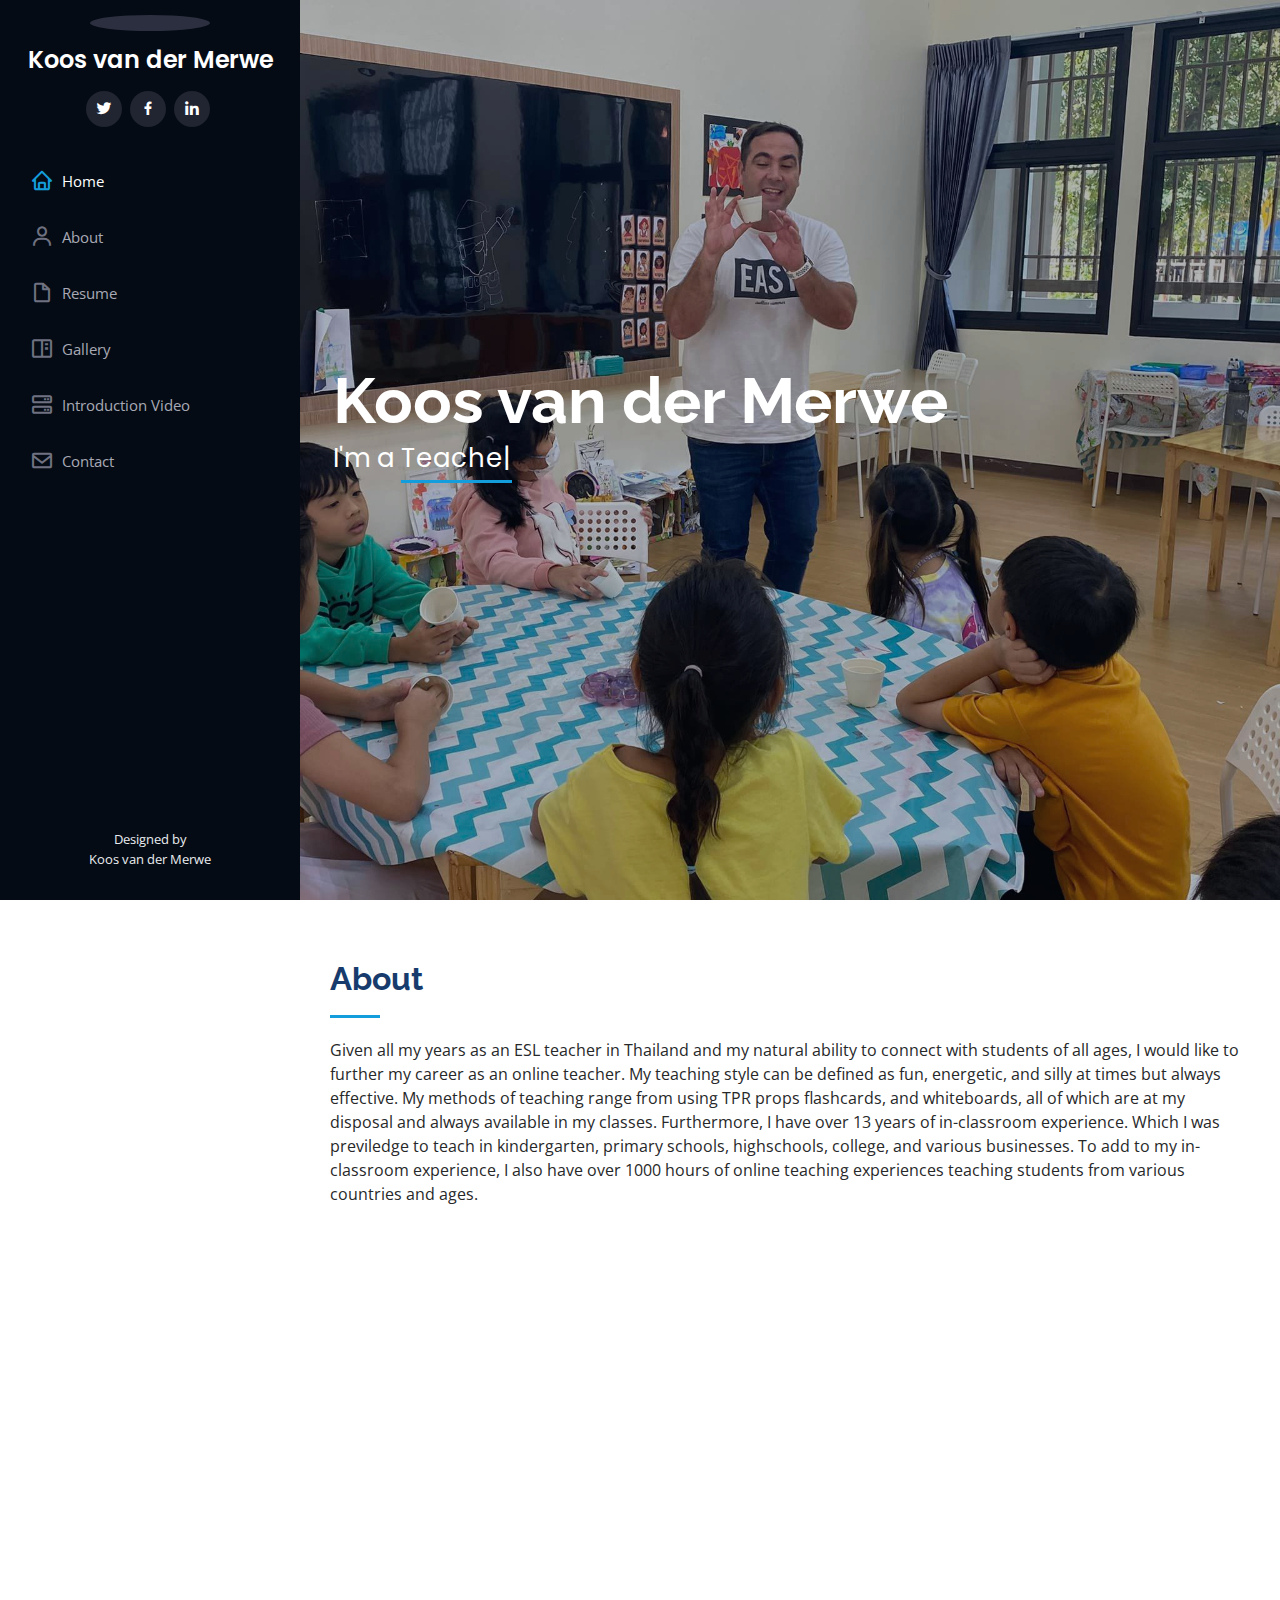
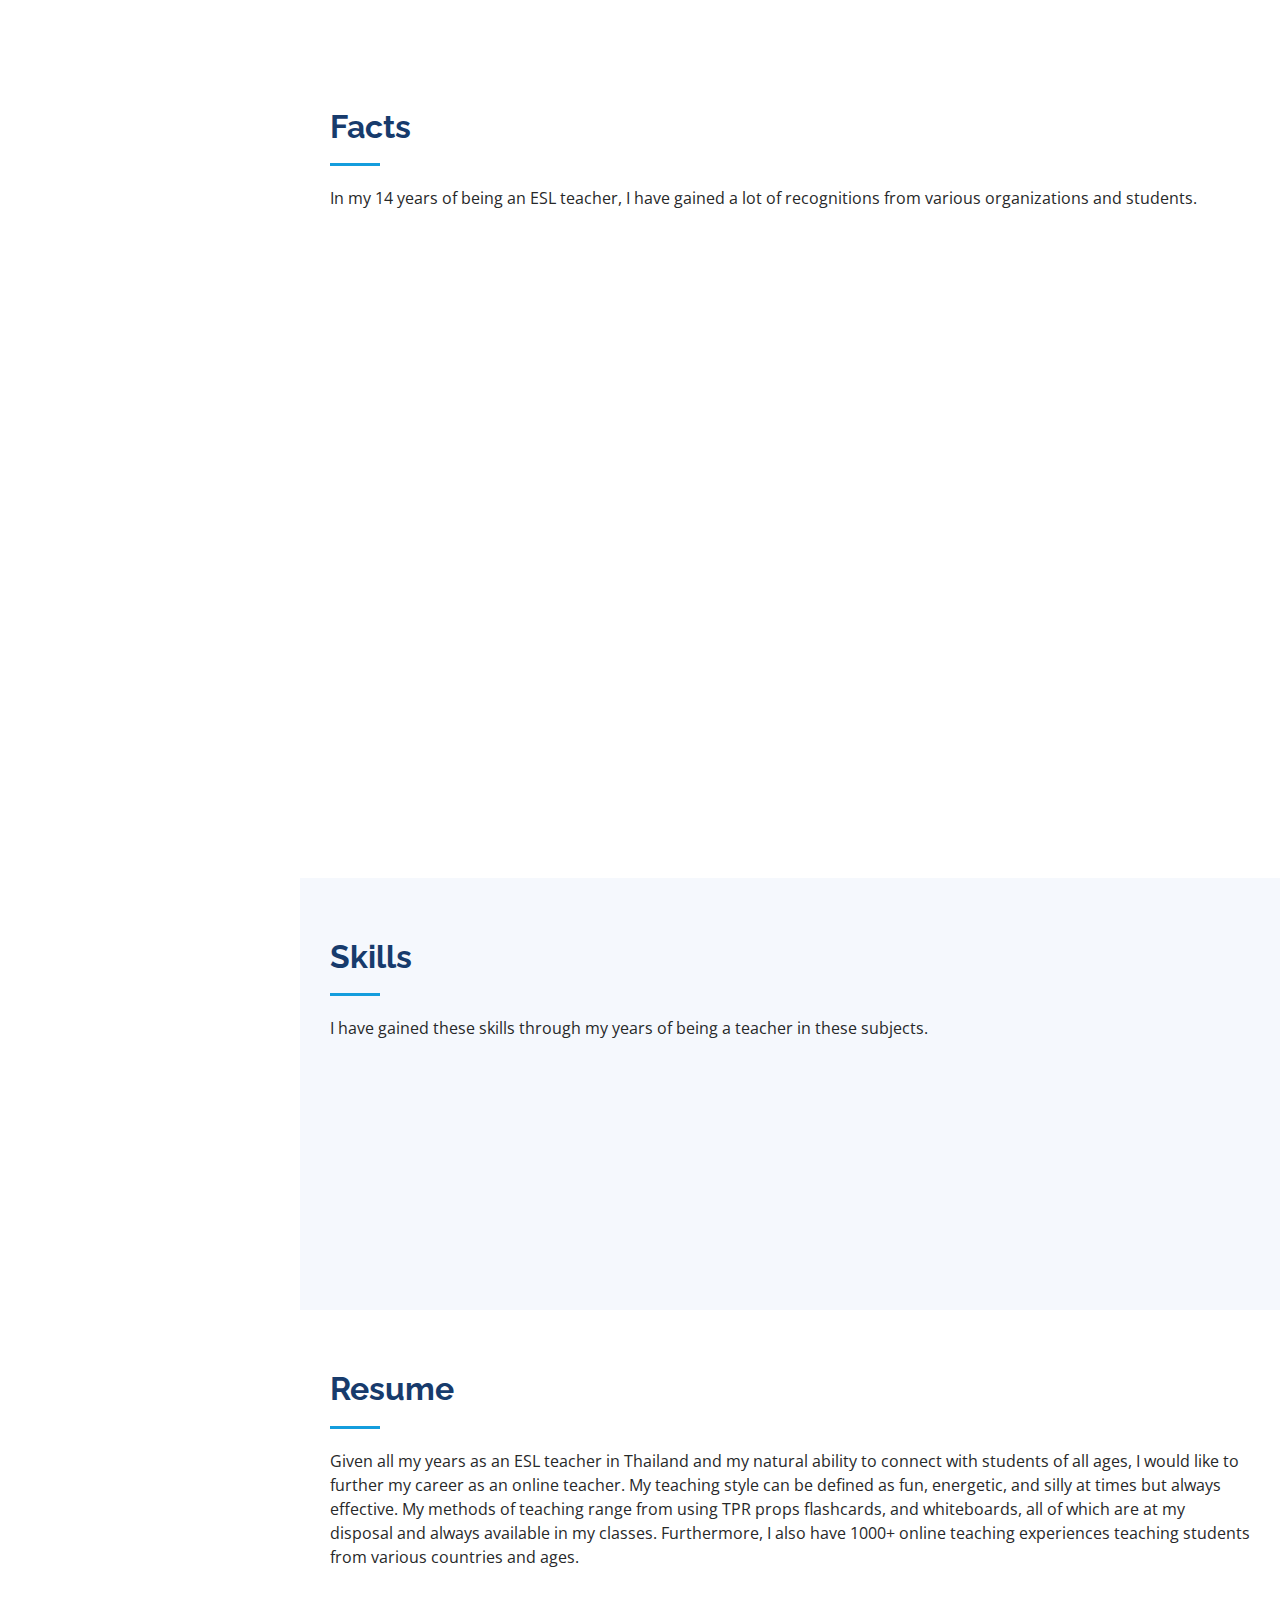
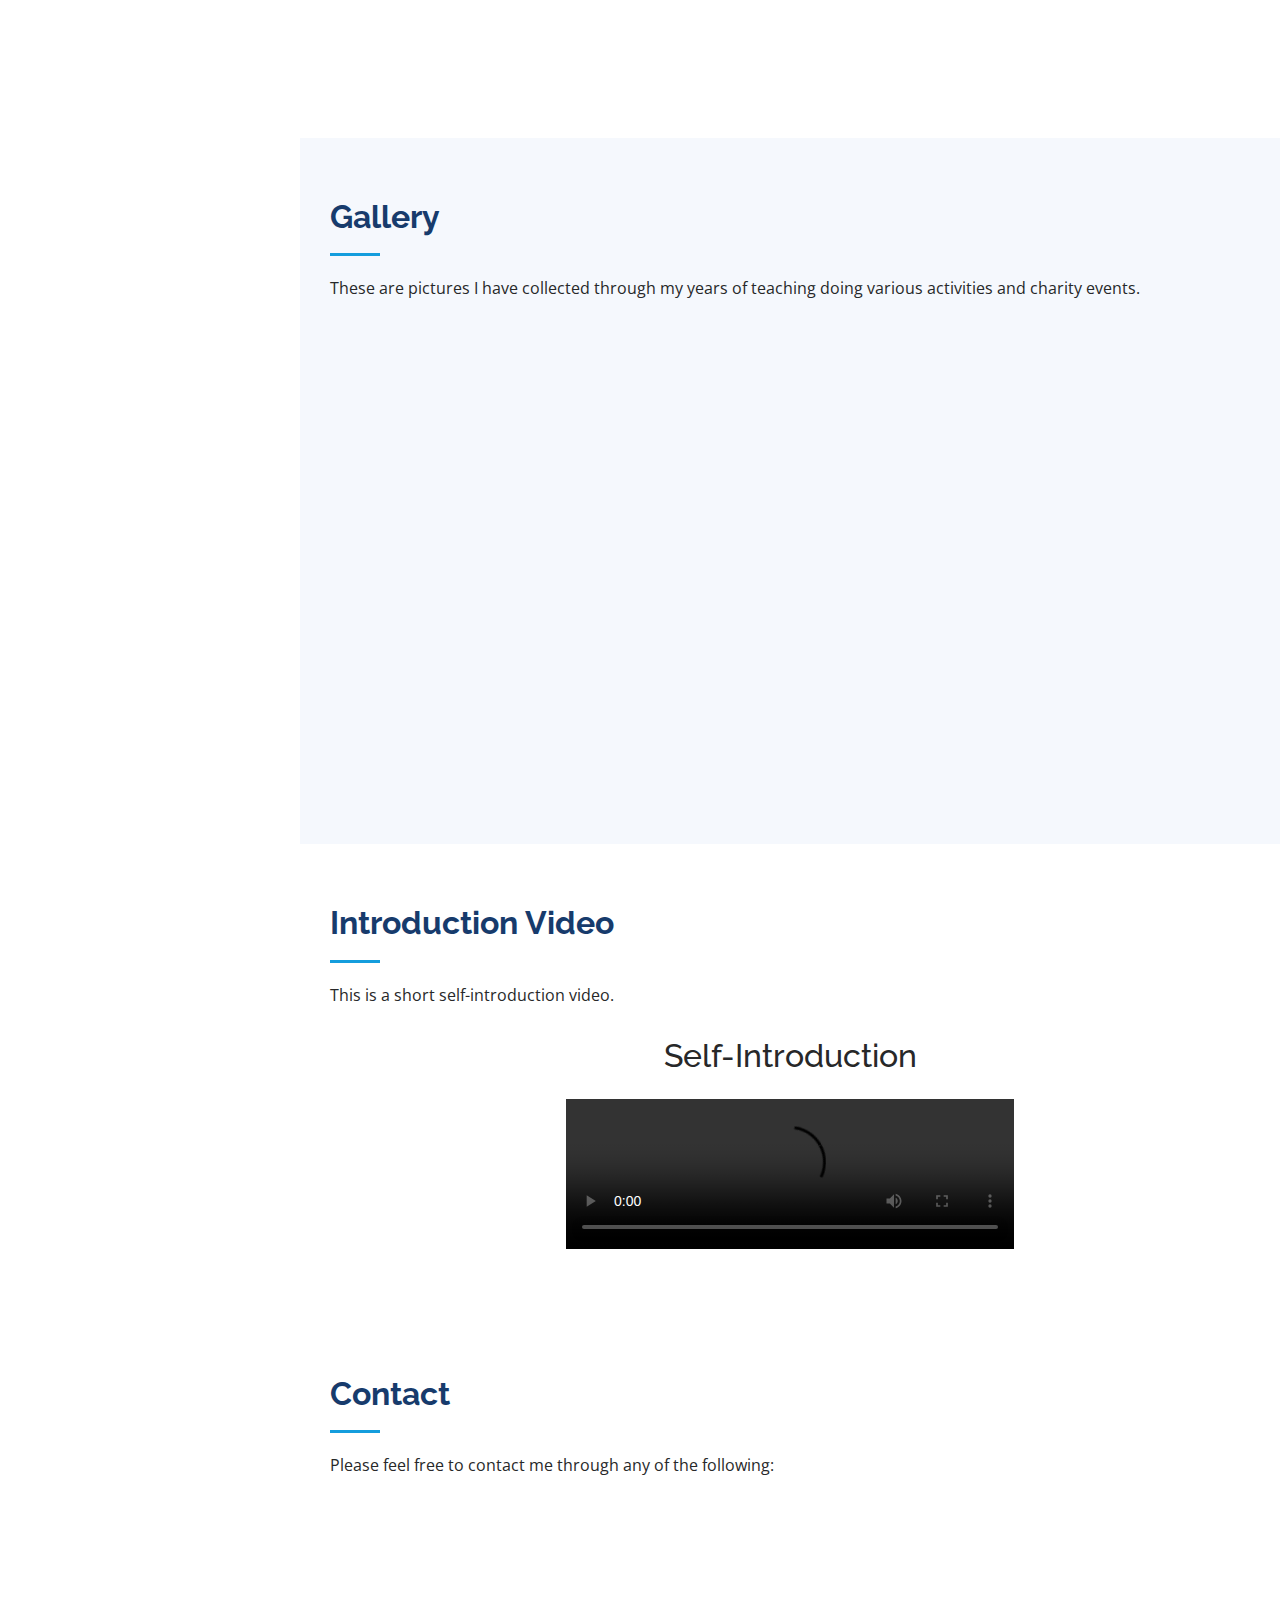
==== index.html @ a255d15a "first commit" ====
<!DOCTYPE html>
<html lang="en">

<head>
  <meta charset="utf-8">
  <meta content="width=device-width, initial-scale=1.0" name="viewport">

  <title>Personal Website</title>
  <meta content="" name="description">
  <meta content="" name="keywords">

  <!-- Favicons -->
  <link href="assets/img/favicon.png" rel="icon">
  <link href="assets/img/apple-touch-icon.png" rel="apple-touch-icon">

  <!-- Google Fonts -->
  <link href="https://fonts.googleapis.com/css?family=Open+Sans:300,300i,400,400i,600,600i,700,700i|Raleway:300,300i,400,400i,500,500i,600,600i,700,700i|Poppins:300,300i,400,400i,500,500i,600,600i,700,700i" rel="stylesheet">

  <!-- Vendor CSS Files -->
  <link href="assets/vendor/aos/aos.css" rel="stylesheet">
  <link href="assets/vendor/bootstrap/css/bootstrap.min.css" rel="stylesheet">
  <link href="assets/vendor/bootstrap-icons/bootstrap-icons.css" rel="stylesheet">
  <link href="assets/vendor/boxicons/css/boxicons.min.css" rel="stylesheet">
  <link href="assets/vendor/glightbox/css/glightbox.min.css" rel="stylesheet">
  <link href="assets/vendor/swiper/swiper-bundle.min.css" rel="stylesheet">

  <!-- Template Main CSS File -->
  <link href="assets/css/style.css" rel="stylesheet">

  <!-- =======================================================
  * Template Name: iPortfolio
  * Updated: Sep 18 2023 with Bootstrap v5.3.2
  * Template URL: https://bootstrapmade.com/iportfolio-bootstrap-portfolio-websites-template/
  * Author: BootstrapMade.com
  * License: https://bootstrapmade.com/license/
  ======================================================== -->
</head>

<body>

  <!-- ======= Mobile nav toggle button ======= -->
  <i class="bi bi-list mobile-nav-toggle d-xl-none"></i>

  <!-- ======= Header ======= -->
  <header id="header">
    <div class="d-flex flex-column">

      <div class="profile">
        <img src="..//iPortfolio/pictures/school5.jpg" alt="" class="img-fluid rounded-circle">
        <h1 class="text-light"><a href="index.html">Koos van der Merwe</a></h1>
        <div class="social-links mt-3 text-center">
          <a href="https://twitter.com/KoosvdMerwe1985" class="twitter"><i class="bx bxl-twitter"></i></a>
          <a href="https://www.facebook.com/koos.merwe" class="facebook"><i class="bx bxl-facebook"></i></a>
          <a href="https://www.linkedin.com/in/koos-van-der-merwe-1bb5b4207/" class="linkedin"><i class="bx bxl-linkedin"></i></a>
        </div>
      </div>

      <nav id="navbar" class="nav-menu navbar">
        <ul>
          <li><a href="#hero" class="nav-link scrollto active"><i class="bx bx-home"></i> <span>Home</span></a></li>
          <li><a href="#about" class="nav-link scrollto"><i class="bx bx-user"></i> <span>About</span></a></li>
          <li><a href="#resume" class="nav-link scrollto"><i class="bx bx-file-blank"></i> <span>Resume</span></a></li>
          <li><a href="#gallery" class="nav-link scrollto"><i class="bx bx-book-content"></i> <span>Gallery</span></a></li>
          <li><a href="#video" class="nav-link scrollto"><i class="bx bx-server"></i> <span>Introduction Video</span></a></li>
          <li><a href="#contact" class="nav-link scrollto"><i class="bx bx-envelope"></i> <span>Contact</span></a></li>
        </ul>
      </nav><!-- .nav-menu -->
    </div>
  </header><!-- End Header -->

  <!-- ======= Hero Section ======= -->
  <section id="hero" class="d-flex flex-column justify-content-center align-items-center">
    <div class="hero-container" data-aos="fade-in">
      <h1>Koos van der Merwe</h1>
      <p>I'm a <span class="typed" data-typed-items="Teacher, Role-Model, Motivator, ESL Instructor, IELTS Trainer"></span></p>
    </div>
  </section><!-- End Hero -->

  <main id="main">

    <!-- ======= About Section ======= -->
    <section id="about" class="about">
      <div class="container">

        <div class="section-title">
          <h2>About</h2>
          <p>Given all my years as an ESL teacher in Thailand and my natural ability to connect with students of all ages, I would like to further my career as an online teacher.

            My teaching style can be defined as fun, energetic, and silly at times but always effective. My methods of teaching range from using TPR props flashcards, and whiteboards, all of which are at my disposal and always available in my classes.
            
            Furthermore, I have over 13 years of in-classroom experience. Which I was previledge to teach in kindergarten, primary schools, highschools, college, and various businesses.
            
            To add to my in-classroom experience, I also have over 1000 hours of online teaching experiences teaching students from various countries and ages.</p>
        </div>

        <div class="row">
          <div class="col-lg-4" data-aos="fade-right">
            <img src="..//iPortfolio/pictures/Koos.jpg" class="img-fluid" alt="">
          </div>
          <div class="col-lg-8 pt-4 pt-lg-0 content" data-aos="fade-left">
            <h3>ESL Teacher</h3>
            <p class="fst-italic">
              I have more than 1000 hours of online teaching experience as well as over 13 years of in-classroom experience.
            </p>
            <div class="row">
              <div class="col-lg-6">
                <ul>
                  <li><i class="bi bi-chevron-right"></i> <strong>Birthday:</strong> <span>26 April 1985</span></li>
                  <li><i class="bi bi-chevron-right"></i> <strong>Website:</strong> <span>www.example.com</span></li>
                  <li><i class="bi bi-chevron-right"></i> <strong>Phone:</strong> <span>+66 61 2055252</span></li>
                  <li><i class="bi bi-chevron-right"></i> <strong>City:</strong> <span>Khon Kaen, Thailand</span></li>
                </ul>
              </div>
              <div class="col-lg-6">
                <ul>
                  <li><i class="bi bi-chevron-right"></i> <strong>Age:</strong> <span>38</span></li>
                  <li><i class="bi bi-chevron-right"></i> <strong>Degree:</strong> <span>Bachelors Degree</span></li>
                  <li><i class="bi bi-chevron-right"></i> <strong>Email:</strong> <span>koos1985@gmail.com</span></li>
                  <li><i class="bi bi-chevron-right"></i> <strong>Skype:</strong> <span>koosvanderm</span></li>
                </ul>
              </div>
            </div>
            <p>
              I'm a very driven person that believes that

being an educator is much more than

focusing on someone's education.

I believe in building a long lasting relationship with my pupils, rather than just being their teacher.
            </p>
          </div>
        </div>

      </div>
    </section><!-- End About Section -->

    <!-- ======= Facts Section ======= -->
    <section id="facts" class="facts">
      <div class="container">

        <div class="section-title">
          <h2>Facts</h2>
          <p>In my 14 years of being an ESL teacher, I have gained a lot of recognitions from various organizations and students.</p>
        </div>

        <div class="row no-gutters">

          <div class="col-lg-3 col-md-6 d-md-flex align-items-md-stretch" data-aos="fade-up">
            <div class="count-box">
              <i class="bi bi-buildings"></i>
              <span data-purecounter-start="0" data-purecounter-end="1000" data-purecounter-duration="1" class="purecounter"></span>
              <p><strong>Hours of Corporate English</strong> Teaching Business English in Various Companies</p>
            </div>
          </div>

          <div class="col-lg-3 col-md-6 d-md-flex align-items-md-stretch" data-aos="fade-up" data-aos-delay="100">
            <div class="count-box">
              <i class="bi bi-tencent-qq"></i>
              <span data-purecounter-start="0" data-purecounter-end="5" data-purecounter-duration="1" class="purecounter"></span>
              <p><strong>Years at Primary Schools</strong><br> Teaching Primary School Students various subjects such as Math and English</p>
            </div>
          </div>

          <div class="col-lg-3 col-md-6 d-md-flex align-items-md-stretch" data-aos="fade-up" data-aos-delay="100">
            <div class="count-box">
              <i class="bi bi-easel"></i>
              <span data-purecounter-start="0" data-purecounter-end="4" data-purecounter-duration="1" class="purecounter"></span>
              <p><strong>Years at High Schools</strong><br> Teaching High School Students English</p>
            </div>
          </div>

          <div class="col-lg-3 col-md-6 d-md-flex align-items-md-stretch" data-aos="fade-up" data-aos-delay="200">
            <div class="count-box">
              <i class="bi bi-globe-americas"></i>
              <span data-purecounter-start="0" data-purecounter-end="2150" data-purecounter-duration="1" class="purecounter"></span>
              <p><strong>Hours Of Online Teaching</strong> Teaching students from various ages groups as well as different countries</p>
            </div>
          </div>

          <div class="col-lg-3 col-md-6 d-md-flex align-items-md-stretch" data-aos="fade-up" data-aos-delay="300">
            <div class="count-box">
              <i class="bi bi-award-fill"></i>
              <span data-purecounter-start="0" data-purecounter-end="2" data-purecounter-duration="1" class="purecounter"></span>
              <p><strong>Awards</strong><br> Best Teacher Awarded by the Royal Family of Thailand, 2014</p>
            </div>
          </div>

        </div>

      </div>
    </section><!-- End Facts Section -->

    <!-- ======= Skills Section ======= -->
    <section id="skills" class="skills section-bg">
      <div class="container">

        <div class="section-title">
          <h2>Skills</h2>
          <p>I have gained these skills through my years of being a teacher in these subjects.</p>
        </div>

        <div class="row skills-content">

          <div class="col-lg-6" data-aos="fade-up">

            <div class="progress">
              <span class="skill">English Level : ALL <i class="val">100%</i></span>
              <div class="progress-bar-wrap">
                <div class="progress-bar" role="progressbar" aria-valuenow="100" aria-valuemin="0" aria-valuemax="100"></div>
              </div>
            </div>

            <div class="progress">
              <span class="skill">Math Level : ALL<i class="val">90%</i></span>
              <div class="progress-bar-wrap">
                <div class="progress-bar" role="progressbar" aria-valuenow="90" aria-valuemin="0" aria-valuemax="100"></div>
              </div>
            </div>

            <div class="progress">
              <span class="skill">Python Coding Level : Grade 6, 7 <i class="val">90%</i></span>
              <div class="progress-bar-wrap">
                <div class="progress-bar" role="progressbar" aria-valuenow="90" aria-valuemin="0" aria-valuemax="100"></div>
              </div>
            </div>

          </div>

          <div class="col-lg-6" data-aos="fade-up" data-aos-delay="100">

            <div class="progress">
              <span class="skill">Blocking Coding Level : Grade 2,3,4 <i class="val">80%</i></span>
              <div class="progress-bar-wrap">
                <div class="progress-bar" role="progressbar" aria-valuenow="80" aria-valuemin="0" aria-valuemax="100"></div>
              </div>
            </div>

            <div class="progress">
              <span class="skill">Web Development Level : Grade 5,6,7 <i class="val">70%</i></span>
              <div class="progress-bar-wrap">
                <div class="progress-bar" role="progressbar" aria-valuenow="70" aria-valuemin="0" aria-valuemax="100"></div>
              </div>
            </div>

            <div class="progress">
              <span class="skill">Kindergarten <i class="val">60%</i></span>
              <div class="progress-bar-wrap">
                <div class="progress-bar" role="progressbar" aria-valuenow="55" aria-valuemin="0" aria-valuemax="100"></div>
              </div>
            </div>

          </div>

        </div>

      </div>
    </section><!-- End Skills Section -->

    <!-- ======= Resume Section ======= -->
    <section id="resume" class="resume">
      <div class="container">

        <div class="section-title">
          <h2>Resume</h2>
          <p>Given all my years as an ESL teacher in Thailand and
            my natural ability to connect with students of all ages, I
            would like to further my career as an online teacher. My
            teaching style can be defined as fun, energetic, and silly at
            times but always effective. My methods of teaching range
            from using TPR props flashcards, and whiteboards, all of
            which are at my disposal and always available in my
            classes. Furthermore, I also have 1000+ online teaching experiences teaching students from various countries and ages.</p>
        </div>

        <div class="row">
          <div class="col-lg-6" data-aos="fade-up">
            <h3 class="resume-title">Sumary</h3>
            <div class="resume-item pb-0">
              <h4>Koos van der Merwe</h4>
              <p><em>I'm a very positive and energetic teacher that uses all of the 14 years of 
                experience to conduct meaningful yet fun classes for everyone.</em></p>
              <ul>
                <li>Cape Town, South-Africa</li>
                <li>(+66) 061 205-5252</li>
                <li>koos1985@gmail.com</li>
              </ul>
            </div>

            <h3 class="resume-title">Education</h3>
            <div class="resume-item">
              <h4>Bachelors Degree in Computer Science</h4>
              <h5>2020 - 2024</h5>
              <p><em>University of the People, USA</em></p>
            </div>
            <div class="resume-item">
              <h4>Bachelors Degree in Economics</h4>
              <h5>2007 - 2010</h5>
              <p><em>University of Cape Town, South-Africa</em></p>
            </div>
            <div class="resume-item">
              <h4>TEFL Certificate</h4>
              <h5>2011</h5>
              <p><em>Xplore Asia, Thailand</em></p>
            </div>
            <div class="resume-item">
              <h4>Bachelors Degree in Charted Marketing</h4>
              <h5>2004 - 2007</h5>
              <p><em>University of The North-West, South-Africa</em></p>
            </div>
          </div>
          <div class="col-lg-6" data-aos="fade-up" data-aos-delay="100">
            <h3 class="resume-title">ENGLISH HOMEROOM TEACHER</h3>
            <div class="resume-item">
              <h4>English Teacher</h4>
              <h5>2022 - Present</h5>
              <p><em>SATIT INTERNATIONAL DEMONSTRATION SCHOOL KKU, Khon Kaen, Thailand </em></p>
              <ul>
                <li>Teaching students from primary level various subjects such as, Maths, Computing, and English.</li>
                <li>Being the Grade 2 homeroom teacher required me to develop students healthy habits such as speaking politely or helping to clean the classroom. </li>
              </ul>
            </div>
            <div class="resume-item">
              <h4>ONLINE ENGLISH TEACHER</h4>
              <h5>2021 - 2022</h5>
              <p><em>LIKESHUO EDUCATION, China</em></p>
              <ul>
                <li>Teaching group classes focusing on IELTS conversational test practices.</li>
                <li>The lessons are designed to improve students confidence, listening skills as well as spoken skills.</li>
                <li>Part of being their teacher was not to over correct the students but rather correct repetitive mistakes.</li>
              </ul>
            </div>
            <div class="resume-item">
              <h4>ONLINE ENGLISH TEACHER</h4>
              <h5>2019 - 2021</h5>
              <p><em>HUJIANG EDUCATION, China</em></p>
              <ul>
                <li>Teaching students in university and adults, basic English as well as business English. 
                  The main focus is on communication, listening and speaking.</li>
                <li>Being an online teacher, part of my job describtion was to also introduce various cultures to my students.</li>
              </ul>
            </div>
            <div class="resume-item">
              <h4>DIRECTOR</h4>
              <h5>2016 - 2019</h5>
              <p><em>High Impact Academy, Khon Kaen, Thailand</em></p>
              <ul>
                <li>Teaching students between the age of 4-12 years basic to intermediate English.</li>
                <li>Building curriculums and controlling the quality of teaching by foreign teachers.</li>
                <li>I also had to strategize and carry out marketing strategies, educational technologies and a healthy staff morale.</li>
              </ul>
            </div>
            <div class="resume-item">
              <h4>HEAD OF THE FOREIGN DEPARTMENT</h4>
              <h5>2012 - 2016</h5>
              <p><em>TBC College, Khon Kaen, Thailand</em></p>
              <ul>
                <li>Teaching students business English as well as everyday conversational English.</li>
                <li>With the added responsibility of being the Head of the Foreign Department,
                  I was responsible for all the foreign teachers and seeing to their needs.
                </li>
                <li>This entailed, culture awareness, classroom management training, functioning as a liaison between the school and the foreign teachers etc.</li>
              </ul>
            </div>
          </div>
        </div>

      </div>
    </section><!-- End Resume Section -->

    <!-- ======= Gallery Section ======= -->
    <section id="gallery" class="portfolio section-bg">
      <div class="container">

        <div class="section-title">
          <h2>Gallery</h2>
          <p>These are pictures I have collected through my years of teaching doing various activities and charity events.</p>
        </div>

        <div class="row" data-aos="fade-up">
          <div class="col-lg-12 d-flex justify-content-center">
            <ul id="portfolio-flters">
              <li data-filter="*" class="filter-active">All</li>
              <li data-filter=".filter-school">School</li>
              <li data-filter=".filter-act">Activities</li>
              <li data-filter=".filter-char">Charity</li>
            </ul>
          </div>
        </div>

        <div class="row portfolio-container" data-aos="fade-up" data-aos-delay="100">

          <div class="col-lg-4 col-md-6 portfolio-item filter-school">
            <div class="portfolio-wrap">
              <img src="..//iPortfolio/pictures/school.jpg" class="img-fluid" alt="">
              <div class="portfolio-links">
                <a href="..//iPortfolio/pictures/school.jpg" data-gallery="portfolioGallery" 
                class="portfolio-lightbox" title="At School"><i class="bx bx-plus"></i></a>   
              </div>
            </div>
          </div>

          <div class="col-lg-4 col-md-6 portfolio-item filter-school">
            <div class="portfolio-wrap">
              <img src="..//iPortfolio/pictures/school1.jpg" class="img-fluid" alt="">
              <div class="portfolio-links">
                <a href="..//iPortfolio/pictures/school1.jpg" data-gallery="portfolioGallery" 
                class="portfolio-lightbox" title="At School"><i class="bx bx-plus"></i></a>   
              </div>
            </div>
          </div>
          <div class="col-lg-4 col-md-6 portfolio-item filter-act">
            <div class="portfolio-wrap">
              <img src="..//iPortfolio/pictures/school14.jpg" class="img-fluid" alt="">
              <div class="portfolio-links">
                <a href="..//iPortfolio/pictures/school14.jpg" data-gallery="portfolioGallery" class="portfolio-lightbox" title="School Activities"><i class="bx bx-plus"></i></a>
              </div>
            </div>
          </div>
          <div class="col-lg-4 col-md-6 portfolio-item filter-school">
            <div class="portfolio-wrap">
              <img src="..//iPortfolio/pictures/school2.jpg" class="img-fluid" alt="">
              <div class="portfolio-links">
                <a href="..//iPortfolio/pictures/school2.jpg" data-gallery="portfolioGallery" 
                class="portfolio-lightbox" title="At School"><i class="bx bx-plus"></i></a>   
              </div>
            </div>
          </div>
          <div class="col-lg-4 col-md-6 portfolio-item filter-act">
            <div class="portfolio-wrap">
              <img src="..//iPortfolio/pictures/school13.jpg" class="img-fluid" alt="">
              <div class="portfolio-links">
                <a href="..//iPortfolio/pictures/school13.jpg" data-gallery="portfolioGallery" class="portfolio-lightbox" title="School Activities"><i class="bx bx-plus"></i></a>
              </div>
            </div>
          </div>
          <div class="col-lg-4 col-md-6 portfolio-item filter-act">
            <div class="portfolio-wrap">
              <img src="..//iPortfolio/pictures/school12.jpg" class="img-fluid" alt="">
              <div class="portfolio-links">
                <a href="..//iPortfolio/pictures/school12.jpg" data-gallery="portfolioGallery" class="portfolio-lightbox" title="School Activities"><i class="bx bx-plus"></i></a>
              </div>
            </div>
          </div>
          <div class="col-lg-4 col-md-6 portfolio-item filter-act">
            <div class="portfolio-wrap">
              <img src="..//iPortfolio/pictures/school11.jpg" class="img-fluid" alt="">
              <div class="portfolio-links">
                <a href="..//iPortfolio/pictures/school11.jpg" data-gallery="portfolioGallery" class="portfolio-lightbox" title="School Activities"><i class="bx bx-plus"></i></a>
              </div>
            </div>
          </div>
          <div class="col-lg-4 col-md-6 portfolio-item filter-act">
            <div class="portfolio-wrap">
              <img src="..//iPortfolio/pictures/school10.jpg" class="img-fluid" alt="">
              <div class="portfolio-links">
                <a href="..//iPortfolio/pictures/school10.jpg" data-gallery="portfolioGallery" class="portfolio-lightbox" title="School Activities"><i class="bx bx-plus"></i></a>
              </div>
            </div>
          </div>
          <div class="col-lg-4 col-md-6 portfolio-item filter-act">
            <div class="portfolio-wrap">
              <img src="..//iPortfolio/pictures/school9.jpg" class="img-fluid" alt="">
              <div class="portfolio-links">
                <a href="..//iPortfolio/pictures/school9.jpg" data-gallery="portfolioGallery" class="portfolio-lightbox" title="School Activities"><i class="bx bx-plus"></i></a>
              </div>
            </div>
          </div>
          <div class="col-lg-4 col-md-6 portfolio-item filter-char">
            <div class="portfolio-wrap">
              <img src="..//iPortfolio/pictures/charity6.jpg" class="img-fluid" alt="">
              <div class="portfolio-links">
                <a href="..//iPortfolio/pictures/charity6.jpg" data-gallery="portfolioGallery" class="portfolio-lightbox" title="Charity Events"><i class="bx bx-plus"></i></a>
              </div>
            </div>
          </div>
          <div class="col-lg-4 col-md-6 portfolio-item filter-school">
            <div class="portfolio-wrap">
              <img src="..//iPortfolio/pictures/school3.jpg" class="img-fluid" alt="">
              <div class="portfolio-links">
                <a href="..//iPortfolio/pictures/school3.jpg" data-gallery="portfolioGallery" 
                class="portfolio-lightbox" title="At School"><i class="bx bx-plus"></i></a>   
              </div>
            </div>
          </div>
          <div class="col-lg-4 col-md-6 portfolio-item filter-char">
            <div class="portfolio-wrap">
              <img src="..//iPortfolio/pictures/charity7.jpg" class="img-fluid" alt="">
              <div class="portfolio-links">
                <a href="..//iPortfolio/pictures/charity7.jpg" data-gallery="portfolioGallery" class="portfolio-lightbox" title="Charity Events"><i class="bx bx-plus"></i></a>
              </div>
            </div>
          </div>
          <div class="col-lg-4 col-md-6 portfolio-item filter-school">
            <div class="portfolio-wrap">
              <img src="..//iPortfolio/pictures/school4.jpg" class="img-fluid" alt="">
              <div class="portfolio-links">
                <a href="..//iPortfolio/pictures/school4.jpg" data-gallery="portfolioGallery" 
                class="portfolio-lightbox" title="At School"><i class="bx bx-plus"></i></a>   
              </div>
            </div>
          </div>
          <div class="col-lg-4 col-md-6 portfolio-item filter-char">
            <div class="portfolio-wrap">
              <img src="..//iPortfolio/pictures/charity5.jpg" class="img-fluid" alt="">
              <div class="portfolio-links">
                <a href="..//iPortfolio/pictures/charity5.jpg" data-gallery="portfolioGallery" class="portfolio-lightbox" title="Charity Events"><i class="bx bx-plus"></i></a>
              </div>
            </div>
          </div>
          <div class="col-lg-4 col-md-6 portfolio-item filter-school">
            <div class="portfolio-wrap">
              <img src="..//iPortfolio/pictures/school5.jpg" class="img-fluid" alt="">
              <div class="portfolio-links">
                <a href="..//iPortfolio/pictures/school5.jpg" data-gallery="portfolioGallery" 
                class="portfolio-lightbox" title="At School"><i class="bx bx-plus"></i></a>   
              </div>
            </div>
          </div>
          <div class="col-lg-4 col-md-6 portfolio-item filter-char">
            <div class="portfolio-wrap">
              <img src="..//iPortfolio/pictures/charity2.jpg" class="img-fluid" alt="">
              <div class="portfolio-links">
                <a href="..//iPortfolio/pictures/charity2.jpg" data-gallery="portfolioGallery" class="portfolio-lightbox" title="Charity Events"><i class="bx bx-plus"></i></a>
              </div>
            </div>
          </div>
          <div class="col-lg-4 col-md-6 portfolio-item filter-school">
            <div class="portfolio-wrap">
              <img src="..//iPortfolio/pictures/school9.jpg" class="img-fluid" alt="">
              <div class="portfolio-links">
                <a href="..//iPortfolio/pictures/school9.jpg" data-gallery="portfolioGallery" 
                class="portfolio-lightbox" title="At School"><i class="bx bx-plus"></i></a>   
              </div>
            </div>
          </div>
          <div class="col-lg-4 col-md-6 portfolio-item filter-char">
            <div class="portfolio-wrap">
              <img src="..//iPortfolio/pictures/charity3.jpg" class="img-fluid" alt="">
              <div class="portfolio-links">
                <a href="..//iPortfolio/pictures/charity3.jpg" data-gallery="portfolioGallery" class="portfolio-lightbox" title="Charity Events"><i class="bx bx-plus"></i></a>
              </div>
            </div>
          </div>

          <div class="col-lg-4 col-md-6 portfolio-item filter-act">
            <div class="portfolio-wrap">
              <img src="..//iPortfolio/pictures/school15.jpg" class="img-fluid" alt="">
              <div class="portfolio-links">
                <a href="..//iPortfolio/pictures/school15.jpg" data-gallery="portfolioGallery" class="portfolio-lightbox" title="School Activities"><i class="bx bx-plus"></i></a>
              </div>
            </div>
          </div>


          <div class="col-lg-4 col-md-6 portfolio-item filter-char">
            <div class="portfolio-wrap">
              <img src="..//iPortfolio/pictures/charity1.jpg" class="img-fluid" alt="">
              <div class="portfolio-links">
                <a href="..//iPortfolio/pictures/charity1.jpg" data-gallery="portfolioGallery" class="portfolio-lightbox" title="Charity Events"><i class="bx bx-plus"></i></a>
              </div>
            </div>
          </div>


        </div>

      </div>
    </section><!-- End Gallery Section -->

    <!-- ======= Video Section ======= -->
    <section id="video" class="services">
      <div class="container">

        <div class="section-title">
          <h2>Introduction Video</h2>
          <p>This is a short self-introduction video.</p>
        </div>

        <div class="row">
          <div class="col-md-6 offset-md-3">
            <h2 class="text-center mb-4">Self-Introduction</h2>
            <video width="100%" height="auto" controls>
              <source src="..//iPortfolio/pictures/intro.mp4" type="video/mp4">
              
            </video>
          </div>

        </div>

      </div>
    </section><!-- End Video Section -->


    <!-- ======= Contact Section ======= -->
    <section id="contact" class="contact">
      <div class="container">

        <div class="section-title">
          <h2>Contact</h2>
          <p>Please feel free to contact me through any of the following: </p>
        </div>

        <div class="row" data-aos="fade-in">

          <div class="col-lg-5 d-flex align-items-stretch">
            <div class="info">
              <div class="address">
                <i class="bi bi-geo-alt"></i>
                <h4>Location:</h4>
                <p>Khon Kaen, Thailand</p>
              </div>

              <div class="email">
                <i class="bi bi-envelope"></i>
                <h4>Email:</h4>
                <p>koos1985@gmail.com</p>
              </div>

              <div class="phone">
                <i class="bi bi-phone"></i>
                <h4>Call:</h4>
                <p>+66 61 205 5252</p>
              </div>

              <div class="skype">
                <i class="bi bi-skype"></i>
                <h4>Skype:</h4>
                <p>koosvanderm</p>
              </div>

            </div>

          </div>

        </div>

      </div>
    </section><!-- End Contact Section -->

  </main><!-- End #main -->

  <!-- ======= Footer ======= -->
  <footer id="footer">
    <div class="container">
      <div class="credits">
        Designed by <p>Koos van der Merwe</p>
      </div>
    </div>
  </footer><!-- End  Footer -->

  <a href="#" class="back-to-top d-flex align-items-center justify-content-center"><i class="bi bi-arrow-up-short"></i></a>

  <!-- Vendor JS Files -->
  <script src="assets/vendor/purecounter/purecounter_vanilla.js"></script>
  <script src="assets/vendor/aos/aos.js"></script>
  <script src="assets/vendor/bootstrap/js/bootstrap.bundle.min.js"></script>
  <script src="assets/vendor/glightbox/js/glightbox.min.js"></script>
  <script src="assets/vendor/isotope-layout/isotope.pkgd.min.js"></script>
  <script src="assets/vendor/swiper/swiper-bundle.min.js"></script>
  <script src="assets/vendor/typed.js/typed.umd.js"></script>
  <script src="assets/vendor/waypoints/noframework.waypoints.js"></script>
  <script src="assets/vendor/php-email-form/validate.js"></script>

  <!-- Template Main JS File -->
  <script src="assets/js/main.js"></script>

</body>

</html>
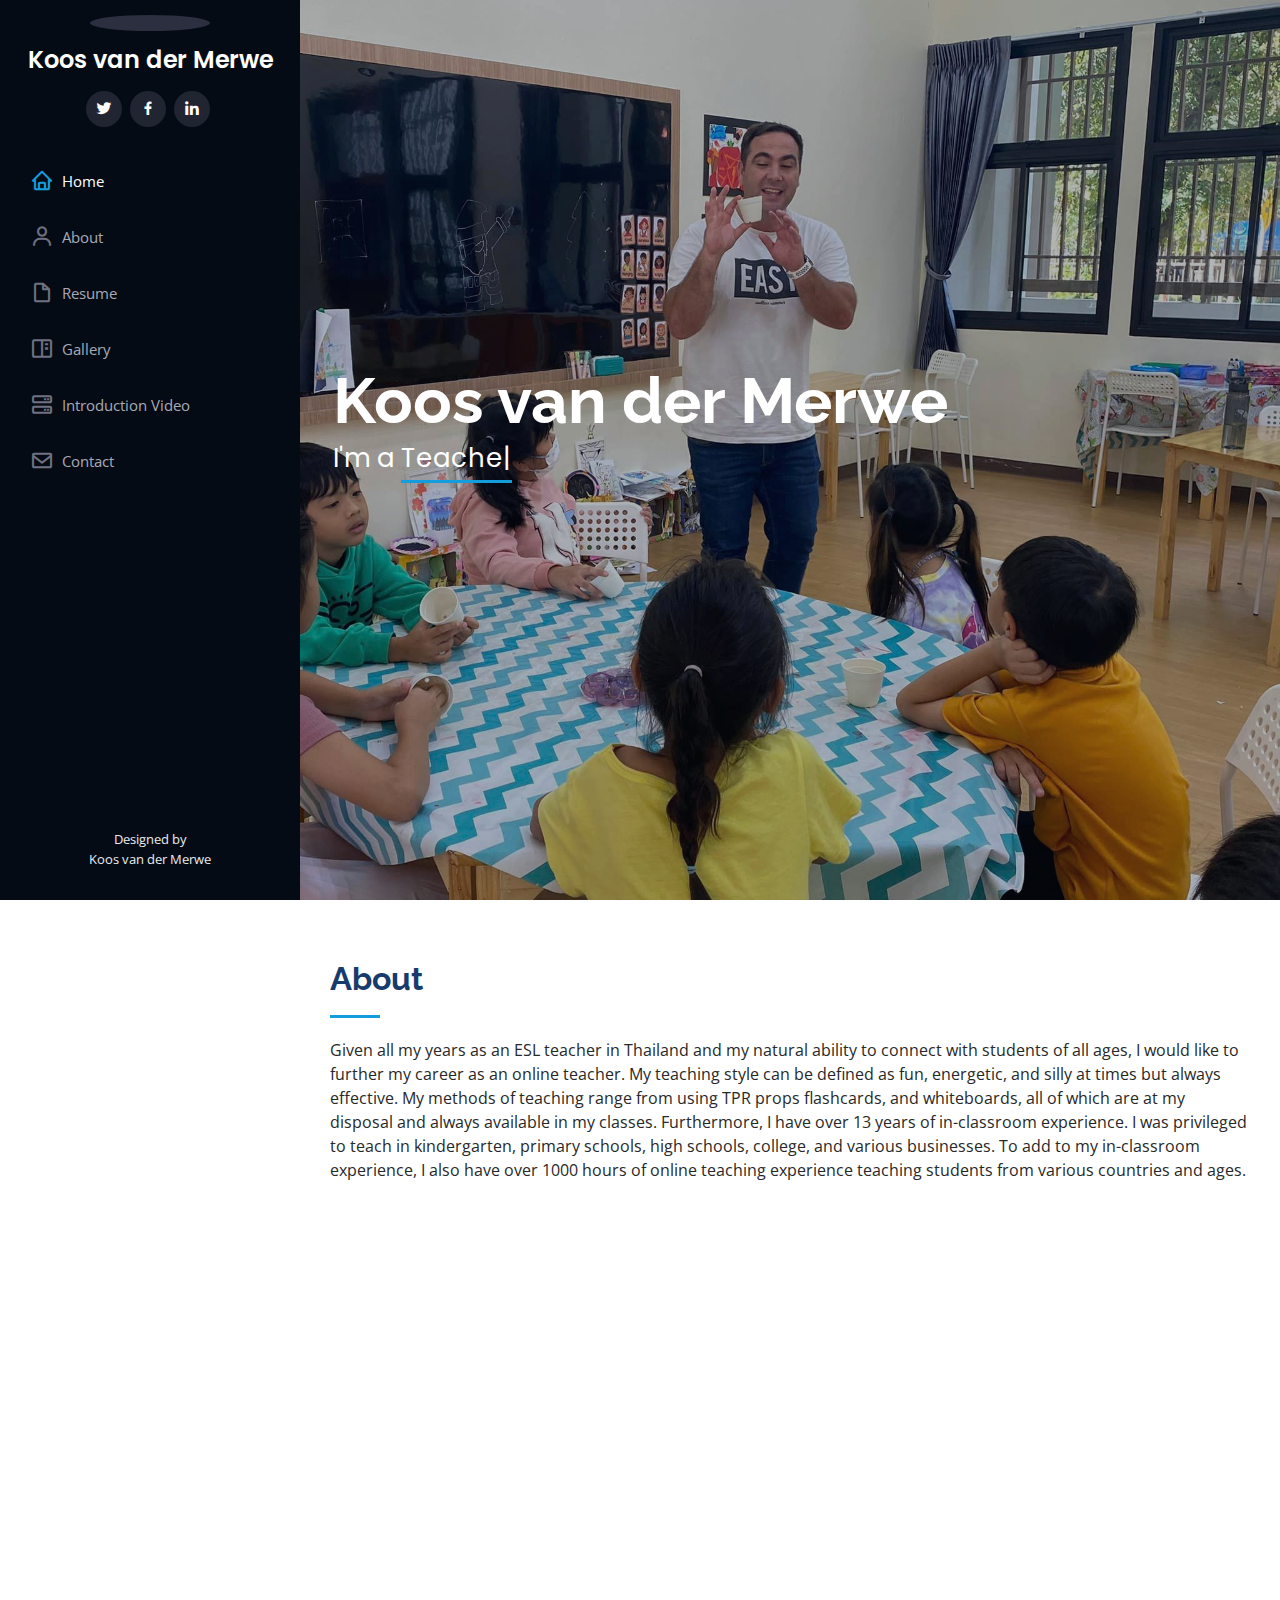
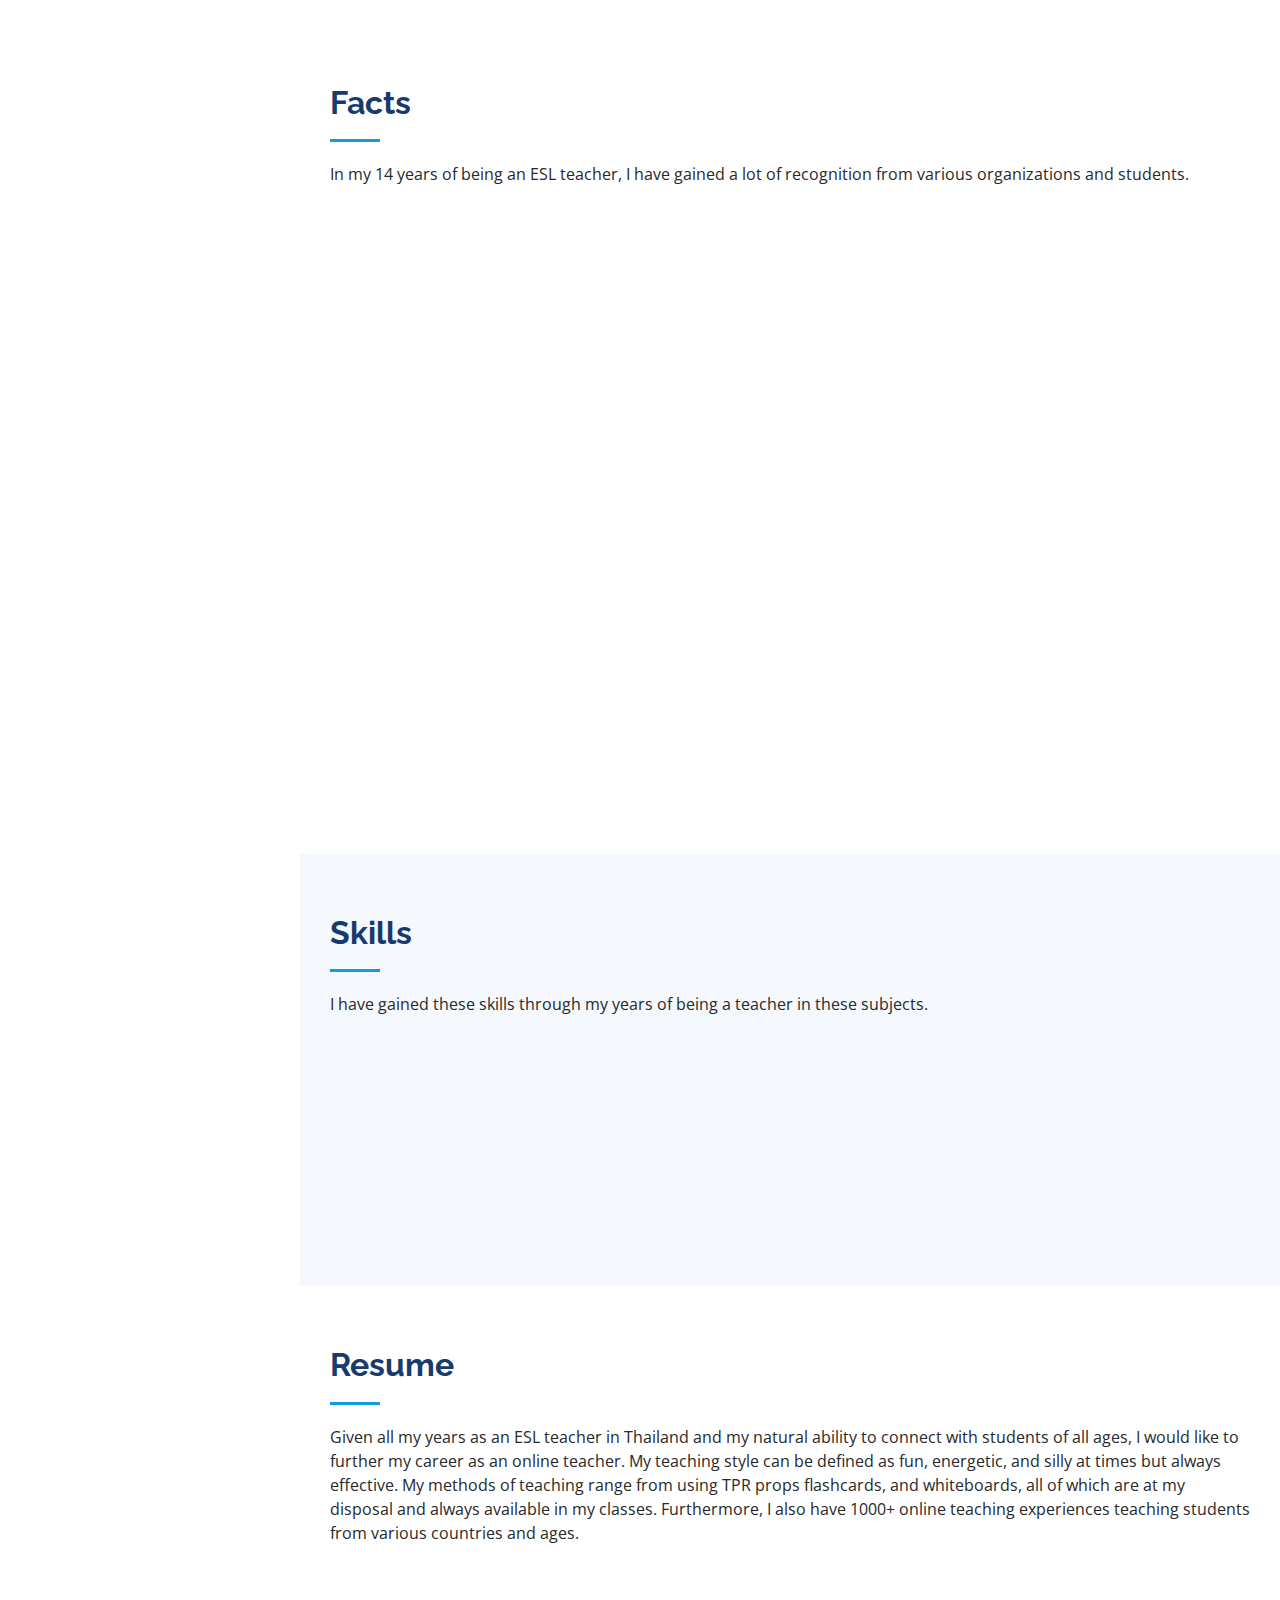
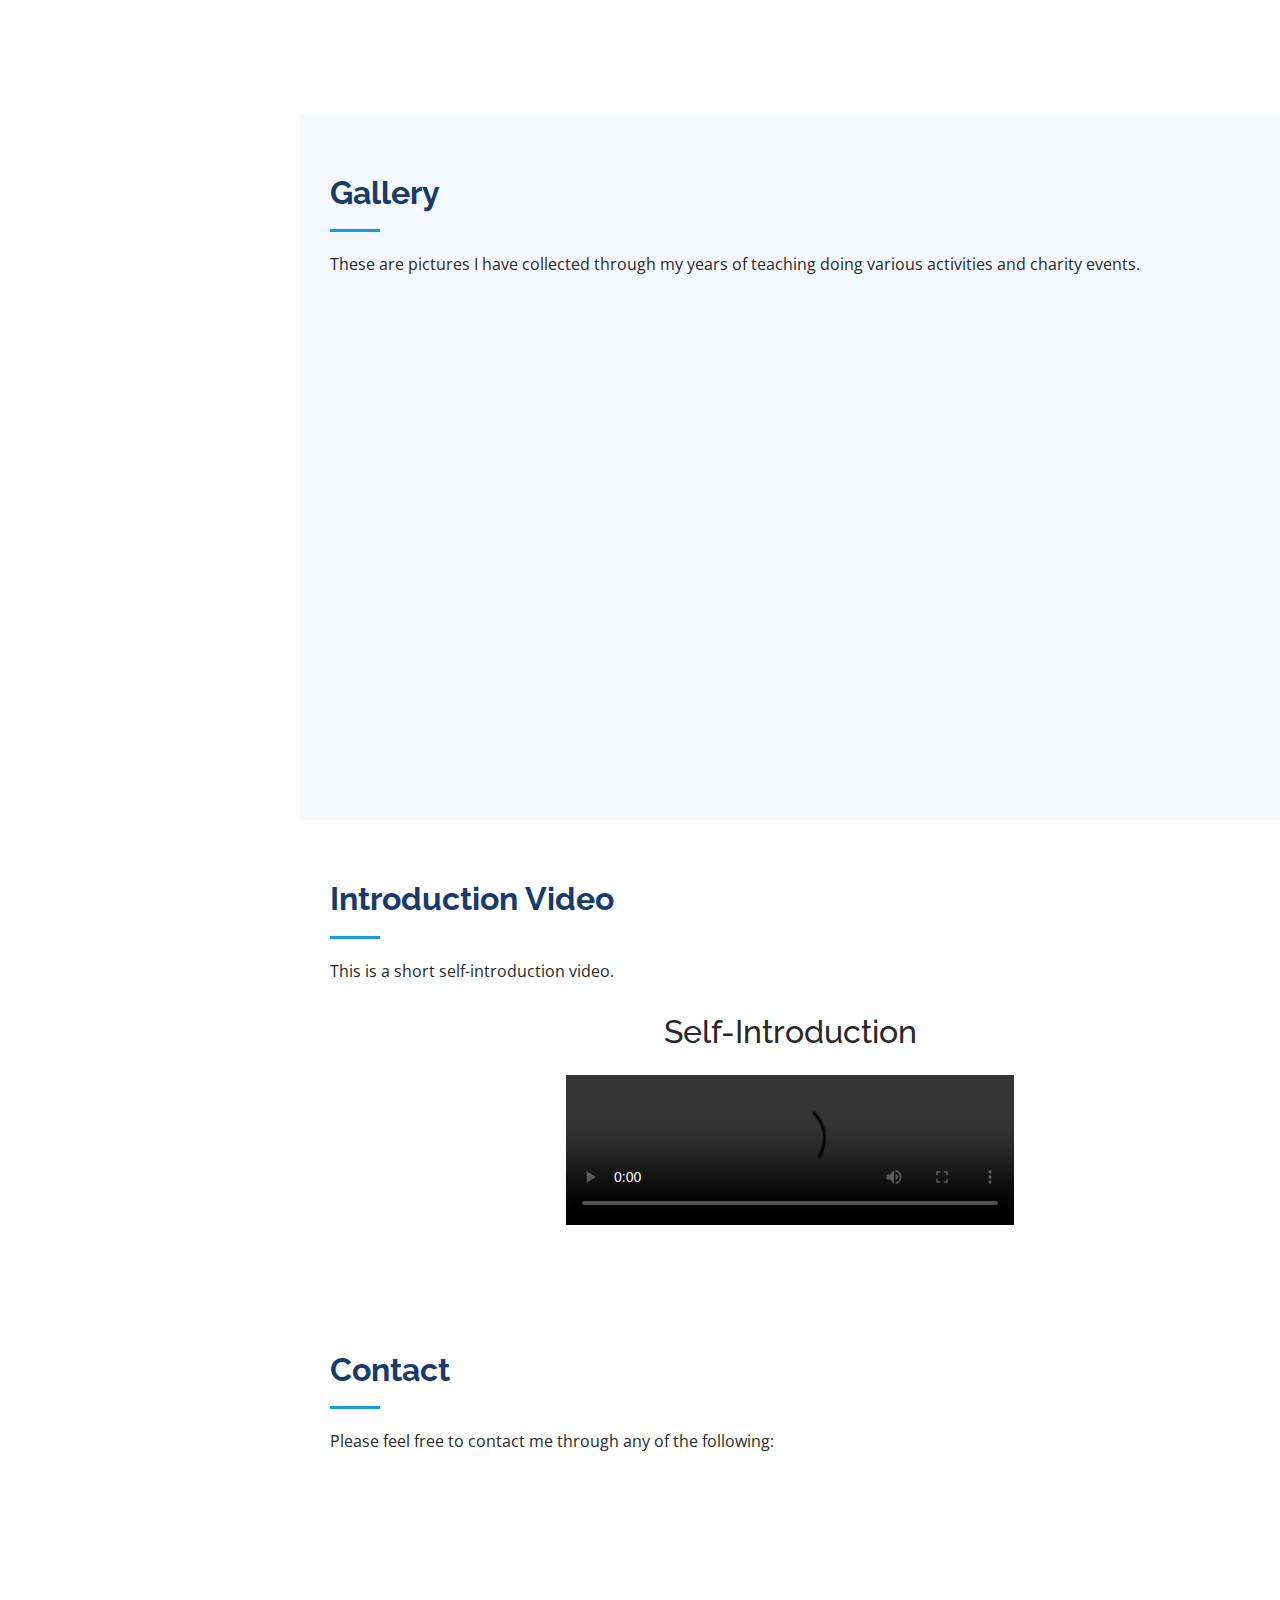
==== commit 59680824: "Update index.html" ====
--- a/index.html
+++ b/index.html
@@ -72,7 +72,7 @@
   <section id="hero" class="d-flex flex-column justify-content-center align-items-center">
     <div class="hero-container" data-aos="fade-in">
       <h1>Koos van der Merwe</h1>
-      <p>I'm a <span class="typed" data-typed-items="Teacher, Role-Model, Motivator, ESL Instructor, IELTS Trainer"></span></p>
+      <p>I'm a <span class="typed" data-typed-items=" Teacher, Role-Model, Motivator, ESL Instructor, IELTS Trainer"></span></p>
     </div>
   </section><!-- End Hero -->
 
@@ -88,9 +88,9 @@
 
             My teaching style can be defined as fun, energetic, and silly at times but always effective. My methods of teaching range from using TPR props flashcards, and whiteboards, all of which are at my disposal and always available in my classes.
             
-            Furthermore, I have over 13 years of in-classroom experience. Which I was previledge to teach in kindergarten, primary schools, highschools, college, and various businesses.
+            Furthermore, I have over 13 years of in-classroom experience. I was privileged to teach in kindergarten, primary schools, high schools, college, and various businesses.
             
-            To add to my in-classroom experience, I also have over 1000 hours of online teaching experiences teaching students from various countries and ages.</p>
+            To add to my in-classroom experience, I also have over 1000 hours of online teaching experience teaching students from various countries and ages.</p>
         </div>
 
         <div class="row">
@@ -127,7 +127,7 @@
 
 focusing on someone's education.
 
-I believe in building a long lasting relationship with my pupils, rather than just being their teacher.
+I believe in building a long-lasting relationship with my pupils, rather than just being their teacher.
             </p>
           </div>
         </div>
@@ -141,7 +141,7 @@
 
         <div class="section-title">
           <h2>Facts</h2>
-          <p>In my 14 years of being an ESL teacher, I have gained a lot of recognitions from various organizations and students.</p>
+          <p>In my 14 years of being an ESL teacher, I have gained a lot of recognition from various organizations and students.</p>
         </div>
 
         <div class="row no-gutters">
@@ -150,7 +150,7 @@
             <div class="count-box">
               <i class="bi bi-buildings"></i>
               <span data-purecounter-start="0" data-purecounter-end="1000" data-purecounter-duration="1" class="purecounter"></span>
-              <p><strong>Hours of Corporate English</strong> Teaching Business English in Various Companies</p>
+              <p><strong>Hours of Corporate English</strong><br> Teaching Business English in Various Companies</p>
             </div>
           </div>
 
@@ -174,7 +174,7 @@
             <div class="count-box">
               <i class="bi bi-globe-americas"></i>
               <span data-purecounter-start="0" data-purecounter-end="2150" data-purecounter-duration="1" class="purecounter"></span>
-              <p><strong>Hours Of Online Teaching</strong> Teaching students from various ages groups as well as different countries</p>
+              <p><strong>Hours Of Online Teaching</strong> Teaching students from various age groups as well as different countries</p>
             </div>
           </div>
 
@@ -667,4 +667,4 @@
 
 </body>
 
-</html>+</html>
